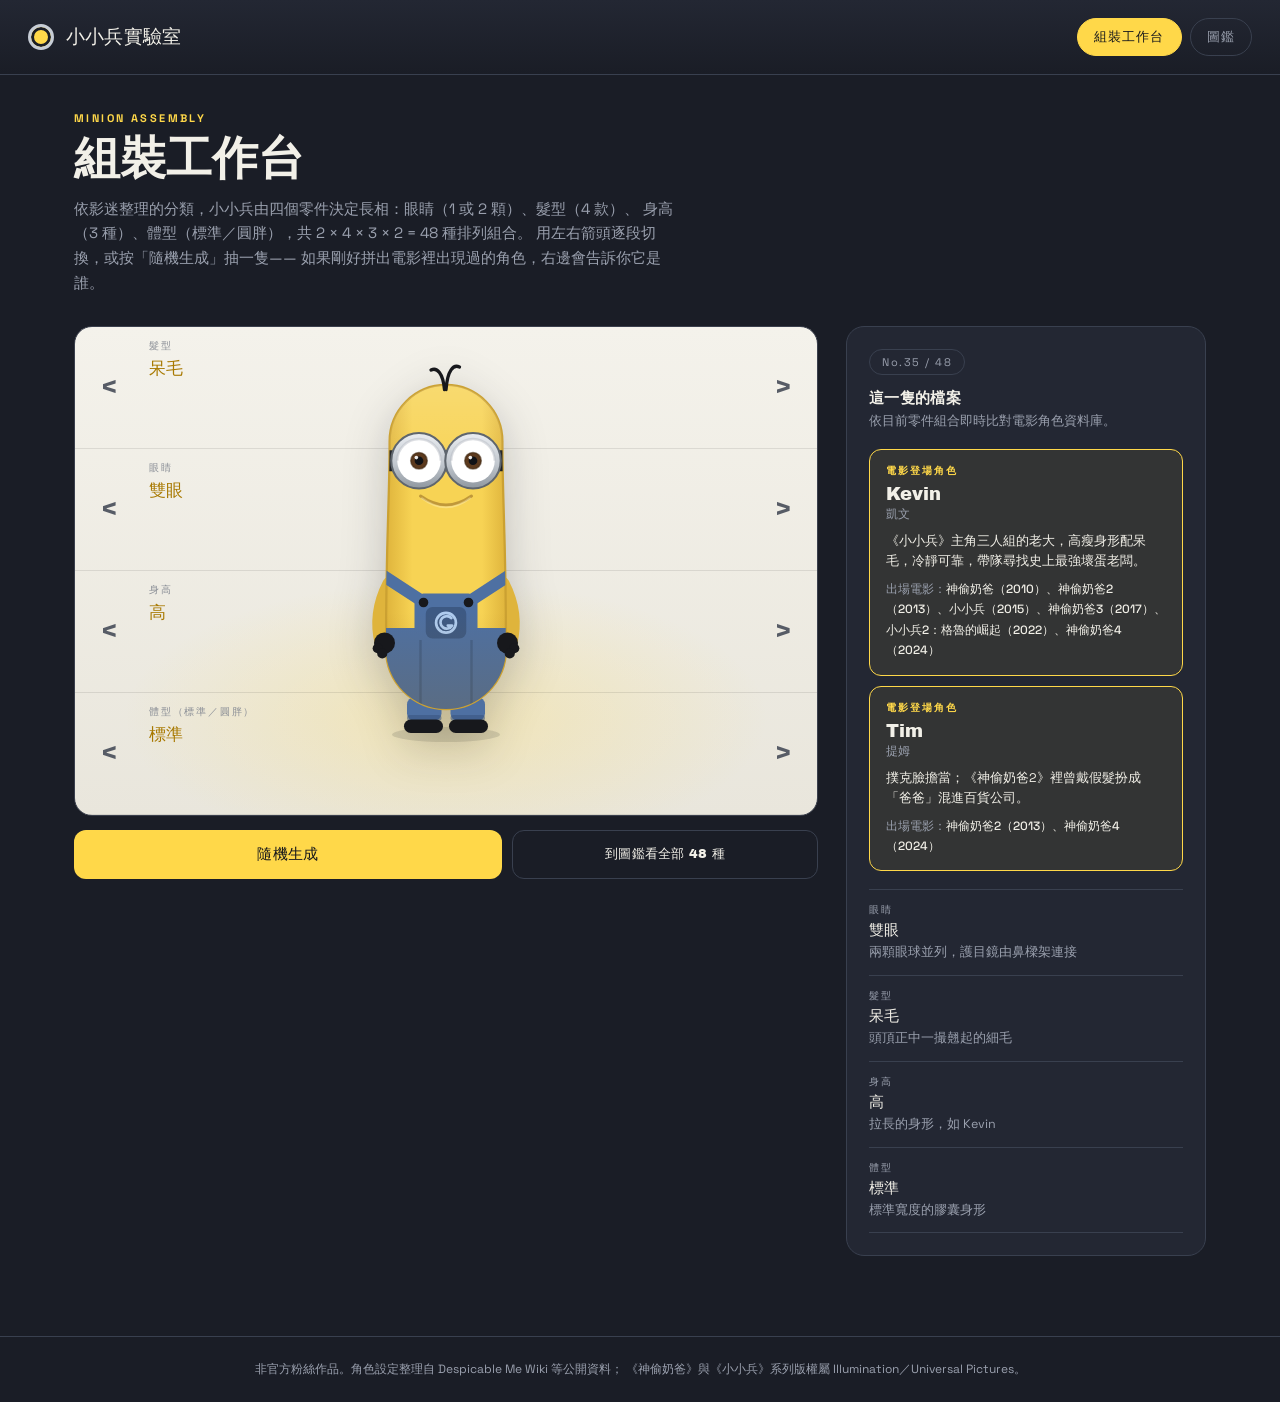
==== index.html @ c9254a70 "初始版本：小小兵組裝工作台與 48 種組合圖鑑 - SVG 程式繪製小小兵（比例與配色依電影劇照校正） - 四軸零件分類：2 眼型 × 4 髮型 × 3 身高 × 2 體型 = 48 種 - 15 位" ====
<!DOCTYPE html>
<html lang="zh-Hant">
<head>
  <meta charset="UTF-8">
  <meta name="viewport" content="width=device-width, initial-scale=1.0">
  <title>小小兵實驗室</title>
  <link rel="icon" href="data:image/svg+xml,<svg xmlns='http://www.w3.org/2000/svg' viewBox='0 0 100 100'><text y='.9em' font-size='90'>🍌</text></svg>">
  <link rel="stylesheet" href="css/style.css">
</head>
<body>
  <header class="topbar">
    <div class="brand"><span class="brand-dot"></span>小小兵實驗室</div>
    <nav class="nav">
      <a href="index.html" aria-current="page">組裝工作台</a>
      <a href="dex.html">圖鑑</a>
    </nav>
  </header>

  <main class="wrap">
    <p class="eyebrow">Minion Assembly</p>
    <h1>組裝工作台</h1>
    <p class="lede">
      依影迷整理的分類，小小兵由四個零件決定長相：眼睛（1 或 2 顆）、髮型（4 款）、
      身高（3 種）、體型（標準／圓胖），共 2 × 4 × 3 × 2 = 48 種排列組合。
      用左右箭頭逐段切換，或按「隨機生成」抽一隻——
      如果剛好拼出電影裡出現過的角色，右邊會告訴你它是誰。
    </p>

    <div class="builder">
      <div class="stage-col">
      <div class="stage" id="stage">
        <div class="slot">
          <button class="arrow" data-trait="hair" data-dir="-1" aria-label="上一種髮型">&lt;</button>
          <div>
            <span class="slot-label">髮型</span>
            <span class="slot-value" id="val-hair"></span>
          </div>
          <button class="arrow" data-trait="hair" data-dir="1" aria-label="下一種髮型">&gt;</button>
        </div>
        <div class="slot">
          <button class="arrow" data-trait="eyes" data-dir="-1" aria-label="上一種眼睛">&lt;</button>
          <div>
            <span class="slot-label">眼睛</span>
            <span class="slot-value" id="val-eyes"></span>
          </div>
          <button class="arrow" data-trait="eyes" data-dir="1" aria-label="下一種眼睛">&gt;</button>
        </div>
        <div class="slot">
          <button class="arrow" data-trait="height" data-dir="-1" aria-label="上一種身高">&lt;</button>
          <div>
            <span class="slot-label">身高</span>
            <span class="slot-value" id="val-height"></span>
          </div>
          <button class="arrow" data-trait="height" data-dir="1" aria-label="下一種身高">&gt;</button>
        </div>
        <div class="slot">
          <button class="arrow" data-trait="girth" data-dir="-1" aria-label="上一種體型">&lt;</button>
          <div>
            <span class="slot-label">體型（標準／圓胖）</span>
            <span class="slot-value" id="val-girth"></span>
          </div>
          <button class="arrow" data-trait="girth" data-dir="1" aria-label="下一種體型">&gt;</button>
        </div>
        <div class="minion-layer" id="minion-layer"></div>
      </div>
      <div class="stage-actions">
        <button class="btn" id="btn-random">隨機生成</button>
        <a class="btn btn-ghost" href="dex.html">到圖鑑看全部 48 種</a>
      </div>
      </div>

      <aside class="panel">
        <span class="idtag" id="combo-id"></span>
        <h2>這一隻的檔案</h2>
        <p class="sub">依目前零件組合即時比對電影角色資料庫。</p>
        <div id="match-area"></div>
        <div class="spec">
          <div class="spec-k">眼睛</div>
          <div class="spec-v" id="spec-eyes"></div>
          <div class="spec-d" id="spec-eyes-d"></div>
        </div>
        <div class="spec">
          <div class="spec-k">髮型</div>
          <div class="spec-v" id="spec-hair"></div>
          <div class="spec-d" id="spec-hair-d"></div>
        </div>
        <div class="spec">
          <div class="spec-k">身高</div>
          <div class="spec-v" id="spec-height"></div>
          <div class="spec-d" id="spec-height-d"></div>
        </div>
        <div class="spec">
          <div class="spec-k">體型</div>
          <div class="spec-v" id="spec-girth"></div>
          <div class="spec-d" id="spec-girth-d"></div>
        </div>
      </aside>
    </div>
  </main>

  <footer>
    非官方粉絲作品。角色設定整理自 Despicable Me Wiki 等公開資料；
    《神偷奶爸》與《小小兵》系列版權屬 Illumination／Universal Pictures。
  </footer>

  <script src="js/minion.js"></script>
  <script src="js/data.js"></script>
  <script src="js/app.js"></script>
</body>
</html>
---- css/style.css ----
@import url('https://fonts.googleapis.com/css2?family=Archivo+Black&family=Space+Grotesk:wght@400;500;700&display=swap');

:root {
  --skin: #FFD849;
  --skin-dim: #E8B92E;
  --denim: #2764CC;
  --denim-lt: #9FC4FF;
  --steel: #C7CDD6;
  --panel: #1A1D26;
  --panel-2: #232733;
  --panel-3: #2E3341;
  --ink: #F2F0E8;
  --ink-dim: #9AA0AE;
  --line: #39404F;
  --display: 'Archivo Black', system-ui, sans-serif;
  --body: 'Space Grotesk', system-ui, sans-serif;
}

* { box-sizing: border-box; }

body {
  margin: 0;
  background: var(--panel);
  color: var(--ink);
  font-family: var(--body);
  -webkit-font-smoothing: antialiased;
}

/* 頂部導覽 */
.topbar {
  display: flex;
  align-items: center;
  justify-content: space-between;
  gap: 16px;
  padding: 18px 28px;
  border-bottom: 1px solid var(--line);
  background: linear-gradient(180deg, var(--panel-2), var(--panel));
  position: sticky;
  top: 0;
  z-index: 20;
  flex-wrap: wrap;
}

.brand {
  display: flex;
  align-items: center;
  gap: 12px;
  font-family: var(--display);
  font-size: 19px;
  letter-spacing: .01em;
}

.brand-dot {
  width: 26px; height: 26px; border-radius: 50%;
  background: var(--skin);
  border: 3px solid var(--steel);
  box-shadow: inset 0 0 0 3px var(--panel);
  flex: none;
}

.nav { display: flex; gap: 8px; }

.nav a {
  color: var(--ink-dim);
  text-decoration: none;
  font-size: 13px;
  font-weight: 500;
  letter-spacing: .09em;
  text-transform: uppercase;
  padding: 9px 16px;
  border: 1px solid var(--line);
  border-radius: 999px;
  transition: .18s;
}

.nav a:hover { color: var(--ink); border-color: var(--steel); }
.nav a[aria-current="page"] { background: var(--skin); border-color: var(--skin); color: #17181C; }

.wrap { max-width: 1180px; margin: 0 auto; padding: 36px 24px 80px; }

.eyebrow {
  font-size: 11px; letter-spacing: .22em; text-transform: uppercase;
  color: var(--skin); font-weight: 700; margin: 0 0 10px;
}

h1 { font-family: var(--display); font-size: clamp(28px, 4.6vw, 46px); margin: 0 0 12px; line-height: 1.08; }
.lede { color: var(--ink-dim); max-width: 60ch; margin: 0 0 30px; line-height: 1.65; font-size: 15px; }

/* ===== 建構器 ===== */
.builder {
  display: grid;
  grid-template-columns: 1fr minmax(280px, 360px);
  gap: 28px;
  align-items: start;
}

.stage {
  position: relative;
  background:
    radial-gradient(ellipse 60% 42% at 50% 78%, rgba(255,216,73,.14), transparent 70%),
    var(--panel-2);
  border: 1px solid var(--line);
  border-radius: 18px;
  overflow: hidden;
}

/* 三段式切換列 */
.slot {
  display: grid;
  grid-template-columns: 68px 1fr 68px;
  align-items: center;
  min-height: 122px;
  border-bottom: 1px solid var(--line);
  position: relative;
}
.slot:last-child { border-bottom: 0; }

.arrow {
  appearance: none;
  background: transparent;
  border: 0;
  color: var(--ink);
  font-size: 30px;
  line-height: 1;
  cursor: pointer;
  height: 100%;
  transition: .15s;
  font-family: var(--body);
  font-weight: 700;
  z-index: 3;
}
.arrow:hover { background: rgba(255,216,73,.12); color: var(--skin); }
.arrow:focus-visible { outline: 2px solid var(--skin); outline-offset: -3px; }

.slot-label {
  position: absolute;
  left: 74px;
  top: 12px;
  font-size: 10px;
  letter-spacing: .18em;
  text-transform: uppercase;
  color: var(--ink-dim);
  z-index: 3;
  pointer-events: none;
}

.slot-value {
  position: absolute;
  left: 74px;
  top: 30px;
  font-family: var(--display);
  font-size: 17px;
  color: var(--skin);
  z-index: 3;
  pointer-events: none;
}

/* 小小兵疊在三段列上方 */
.minion-layer {
  position: absolute;
  inset: 0;
  display: grid;
  place-items: center;
  pointer-events: none;
  z-index: 2;
}

.minion-svg { width: min(300px, 62%); height: auto; display: block; }
.minion-layer .minion-svg { filter: drop-shadow(0 18px 30px rgba(0,0,0,.42)); transition: opacity .16s; }

/* 控制面板 */
.panel {
  background: var(--panel-2);
  border: 1px solid var(--line);
  border-radius: 18px;
  padding: 22px;
}

.panel h2 {
  font-family: var(--display);
  font-size: 15px;
  margin: 0 0 4px;
  letter-spacing: .02em;
}

.panel .sub { color: var(--ink-dim); font-size: 12.5px; margin: 0 0 18px; line-height: 1.55; }

.spec { border-top: 1px solid var(--line); padding: 13px 0; }
.spec:last-of-type { border-bottom: 1px solid var(--line); margin-bottom: 18px; }
.spec-k { font-size: 10px; letter-spacing: .17em; text-transform: uppercase; color: var(--ink-dim); }
.spec-v { font-family: var(--display); font-size: 15px; margin-top: 4px; }
.spec-d { font-size: 12.5px; color: var(--ink-dim); margin-top: 3px; line-height: 1.5; }

.btn {
  width: 100%;
  appearance: none;
  border: 0;
  border-radius: 12px;
  padding: 15px 18px;
  font-family: var(--display);
  font-size: 15px;
  cursor: pointer;
  background: var(--skin);
  color: #17181C;
  transition: .16s;
  letter-spacing: .02em;
}
.btn:hover { background: #FFE47A; transform: translateY(-1px); }
.btn:active { transform: translateY(0); }
.btn:focus-visible { outline: 3px solid var(--denim-lt); outline-offset: 2px; }

.btn-ghost {
  background: transparent;
  color: var(--ink);
  border: 1px solid var(--line);
  margin-top: 10px;
  font-size: 13px;
  padding: 12px;
}
.btn-ghost:hover { border-color: var(--steel); background: rgba(255,255,255,.04); transform: none; }

.idtag {
  display: inline-block;
  font-size: 11px;
  letter-spacing: .14em;
  color: var(--ink-dim);
  border: 1px solid var(--line);
  border-radius: 999px;
  padding: 5px 12px;
  margin-bottom: 14px;
}

/* 隨機時的抖動 */
@keyframes shuffle {
  0%, 100% { transform: translateY(0) rotate(0); }
  25% { transform: translateY(-9px) rotate(-3deg); }
  50% { transform: translateY(3px) rotate(2deg); }
  75% { transform: translateY(-5px) rotate(-1.5deg); }
}
.shuffling .minion-svg { animation: shuffle .42s ease-in-out; }

/* ===== 圖鑑 ===== */
.filters {
  display: flex;
  flex-wrap: wrap;
  gap: 8px;
  margin-bottom: 24px;
  align-items: center;
}

.filters .fgroup { display: flex; gap: 6px; align-items: center; }

.flabel {
  font-size: 10px; letter-spacing: .16em; text-transform: uppercase;
  color: var(--ink-dim); margin-right: 4px;
}

.chip {
  appearance: none;
  background: transparent;
  border: 1px solid var(--line);
  color: var(--ink-dim);
  border-radius: 999px;
  padding: 7px 14px;
  font-size: 12.5px;
  font-family: var(--body);
  cursor: pointer;
  transition: .15s;
}
.chip:hover { border-color: var(--steel); color: var(--ink); }
.chip[aria-pressed="true"] { background: var(--skin); border-color: var(--skin); color: #17181C; font-weight: 700; }
.chip:focus-visible { outline: 2px solid var(--denim-lt); outline-offset: 2px; }

.count { margin-left: auto; font-size: 12.5px; color: var(--ink-dim); }

.grid {
  display: grid;
  grid-template-columns: repeat(auto-fill, minmax(168px, 1fr));
  gap: 14px;
}

.card {
  background: var(--panel-2);
  border: 1px solid var(--line);
  border-radius: 14px;
  padding: 14px 12px 12px;
  text-align: center;
  cursor: pointer;
  transition: .18s;
  position: relative;
  font-family: var(--body);
  color: inherit;
  appearance: none;
  display: block;
  width: 100%;
}
.card:hover { border-color: var(--skin); transform: translateY(-3px); background: var(--panel-3); }
.card:focus-visible { outline: 2px solid var(--skin); outline-offset: 2px; }

.card .no {
  position: absolute; top: 9px; left: 11px;
  font-size: 10px; letter-spacing: .1em; color: var(--ink-dim);
}
.card .minion-svg { width: 100%; max-width: 118px; margin: 6px auto 8px; }
.card .cname { font-family: var(--display); font-size: 12.5px; margin-bottom: 3px; }
.card .cmeta { font-size: 11px; color: var(--ink-dim); letter-spacing: .04em; }

/* 詳情彈窗 */
.modal {
  position: fixed; inset: 0; z-index: 60;
  background: rgba(10,11,15,.78);
  display: grid; place-items: center;
  padding: 22px;
}
.modal[hidden] { display: none; }

.modal-box {
  background: var(--panel-2);
  border: 1px solid var(--line);
  border-radius: 20px;
  max-width: 560px;
  width: 100%;
  padding: 26px;
  display: grid;
  grid-template-columns: 190px 1fr;
  gap: 24px;
  align-items: center;
  position: relative;
}

.modal-close {
  position: absolute; top: 12px; right: 14px;
  background: transparent; border: 0; color: var(--ink-dim);
  font-size: 24px; cursor: pointer; line-height: 1; padding: 4px 8px;
}
.modal-close:hover { color: var(--ink); }

.modal-box .minion-svg { width: 100%; }
.modal h3 { font-family: var(--display); font-size: 22px; margin: 0 0 6px; }

.stat { display: flex; justify-content: space-between; gap: 12px; padding: 9px 0; border-bottom: 1px solid var(--line); font-size: 13px; }
.stat:last-child { border-bottom: 0; }
.stat span:first-child { color: var(--ink-dim); }
.stat span:last-child { font-weight: 700; }

footer {
  border-top: 1px solid var(--line);
  padding: 22px 28px;
  color: var(--ink-dim);
  font-size: 12px;
  text-align: center;
  line-height: 1.7;
}
footer a { color: var(--ink-dim); }

@media (max-width: 860px) {
  .builder { grid-template-columns: 1fr; }
  .minion-svg { width: min(230px, 54%); }
  .modal-box { grid-template-columns: 1fr; text-align: center; }
  .modal-box .minion-svg { max-width: 160px; margin: 0 auto; }
}

@media (prefers-reduced-motion: reduce) {
  * { animation: none !important; transition: none !important; }
  .card:hover, .btn:hover { transform: none; }
}

/* ===== 具名角色強調 ===== */
.match {
  border: 1px solid var(--skin);
  background: rgba(255,216,73,.07);
  border-radius: 12px;
  padding: 14px 16px;
  margin-bottom: 18px;
}
.match .mtag {
  font-size: 10px; letter-spacing: .2em; text-transform: uppercase;
  color: var(--skin); font-weight: 700; margin-bottom: 6px;
}
.match .mname { font-family: var(--display); font-size: 18px; margin-bottom: 2px; }
.match .mzh { font-size: 12px; color: var(--ink-dim); margin-bottom: 8px; }
.match .mnote { font-size: 12.5px; line-height: 1.6; margin-bottom: 8px; }
.match .mfilms { font-size: 12px; color: var(--ink-dim); line-height: 1.7; }
.match .mfilms b { color: var(--ink); font-weight: 500; }
.match + .match { margin-top: -8px; }

.match-none {
  border: 1px dashed var(--line);
  border-radius: 12px;
  padding: 14px 16px;
  margin-bottom: 18px;
  font-size: 12.5px;
  color: var(--ink-dim);
  line-height: 1.6;
}

.card.named { border-color: rgba(255,216,73,.5); }
.card.named:hover { border-color: var(--skin); }
.card .badge {
  position: absolute; top: 8px; right: 10px;
  font-size: 10px; letter-spacing: .08em;
  color: #17181C; background: var(--skin);
  border-radius: 999px; padding: 3px 8px; font-weight: 700;
}
.card .cfilm { font-size: 10.5px; color: var(--ink-dim); margin-top: 3px; line-height: 1.5; }

/* ===== 淺色展示區（標本櫃）：讓黑色頭髮、手套、靴子讀得出來 ===== */
.stage {
  background:
    radial-gradient(ellipse 62% 40% at 50% 80%, rgba(255,216,73,.28), transparent 70%),
    linear-gradient(180deg, #F4F2EB, #E9E6DC);
  border-color: #3A3F4C;
}
.slot { border-bottom: 1px solid rgba(23,24,28,.10); }
.arrow { color: #575C66; }
.arrow:hover { background: rgba(255,216,73,.45); color: #17181C; }
.arrow:focus-visible { outline-color: #A87900; }
.slot-label { color: #8A8E96; }
.slot-value { color: #A87900; }
.minion-layer .minion-svg { filter: drop-shadow(0 14px 22px rgba(23,24,28,.22)); }

.card .minion-svg {
  background: linear-gradient(180deg, #F4F2EB, #E9E6DC);
  border-radius: 10px;
  padding: 8px 4px;
}
#modal-figure .minion-svg {
  background: linear-gradient(180deg, #F4F2EB, #E9E6DC);
  border-radius: 14px;
  padding: 12px 6px;
}


/* ===== 舞台下方固定按鈕列 ===== */
.stage-actions { display: flex; gap: 10px; margin-top: 14px; }
.stage-actions .btn { flex: 1.4; width: auto; }
.stage-actions .btn-ghost {
  flex: 1;
  margin-top: 0;
  display: flex;
  align-items: center;
  justify-content: center;
  text-decoration: none;
  text-align: center;
}
.spec:last-of-type { margin-bottom: 0; }


/* ===== 圖鑑卡片等高對齊 ===== */
.card { display: flex; flex-direction: column; align-items: center; }
.card .minion-svg {
  width: auto;
  height: 172px;
  max-width: none;
  flex: none;
  margin: 6px auto 8px;
}
.card .cinfo {
  min-height: 66px;
  display: flex;
  flex-direction: column;
  gap: 3px;
  align-items: center;
}
.card .cfilm {
  margin-top: 0;
  display: -webkit-box;
  -webkit-line-clamp: 2;
  -webkit-box-orient: vertical;
  overflow: hidden;
}
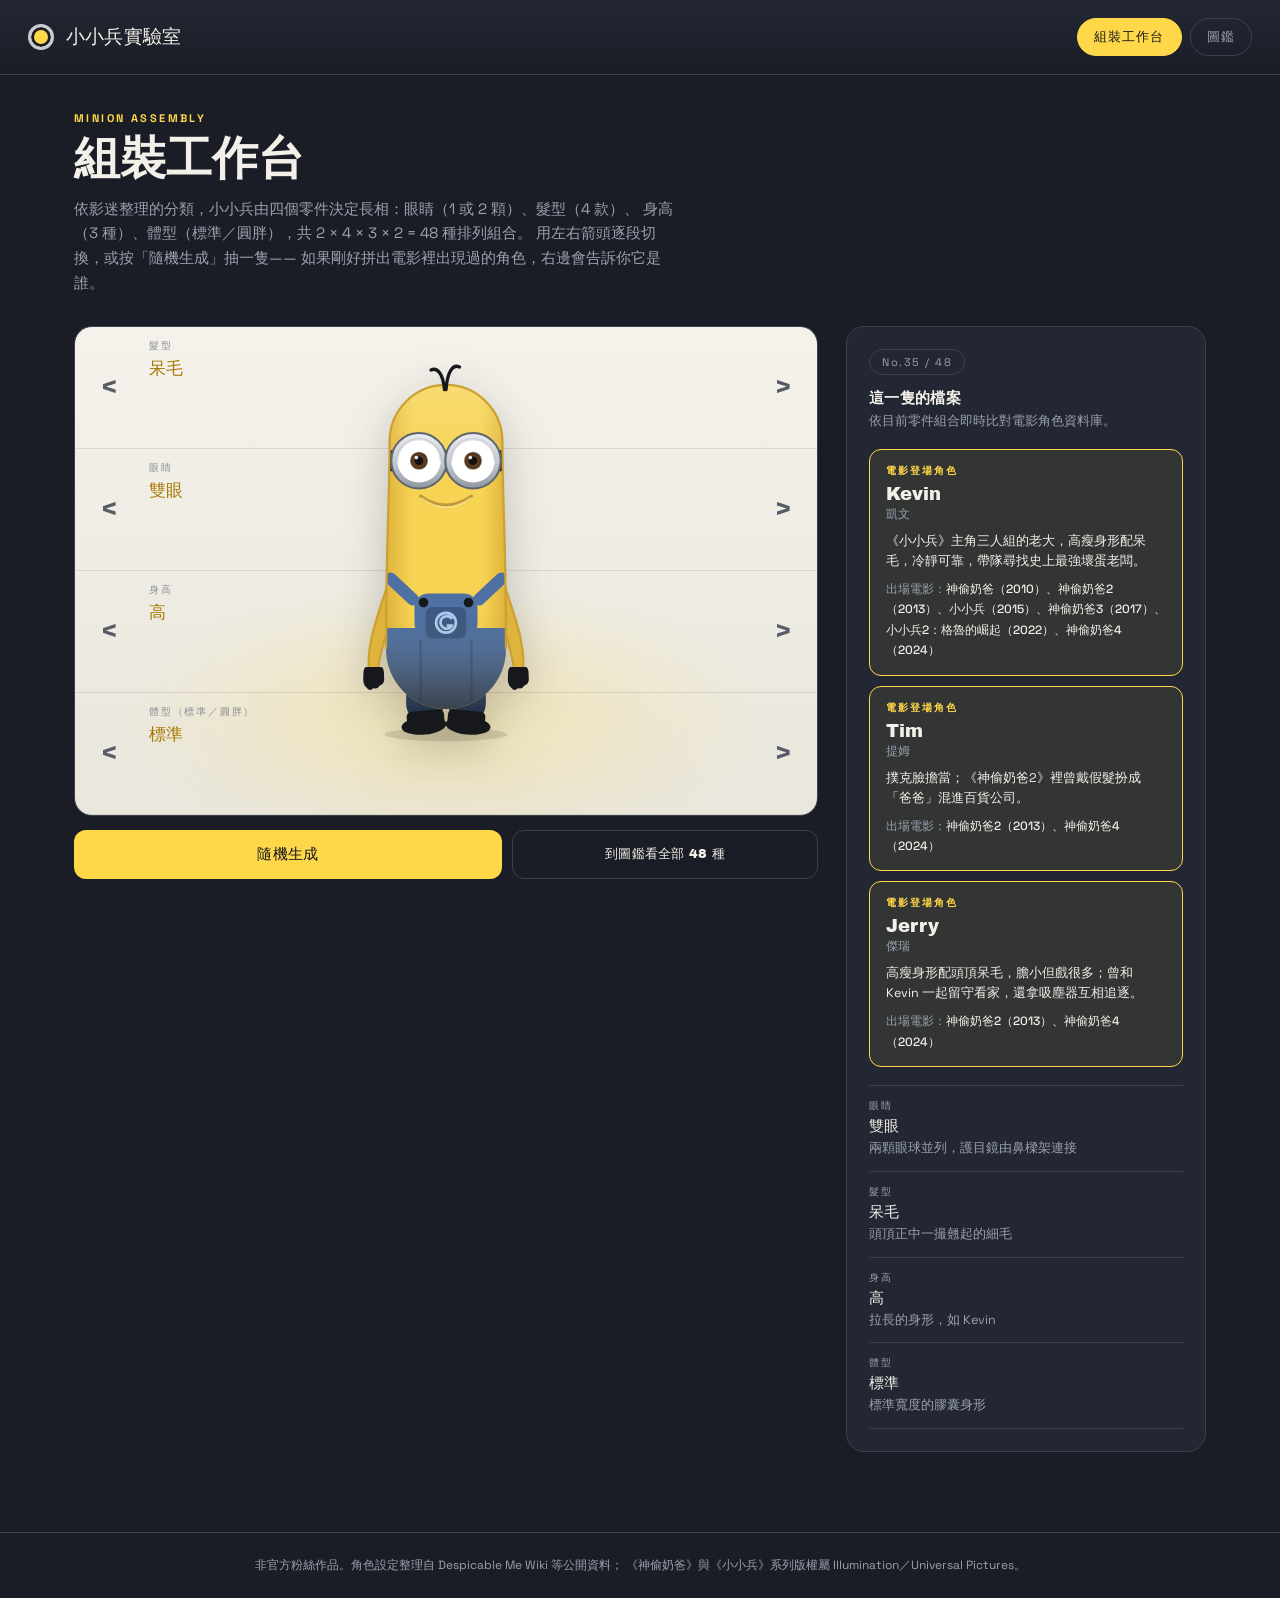
==== commit 24ac0dd0: "改用燒瓶造型 favicon 取代香蕉 emoji 站台圖示改為實驗室燒瓶結合小小兵：上黃下藍分層對應吊帶褲， 中央單眼護目鏡兼作液面，呼應「小小兵實驗室」站名。 同時補上 apple-touch-i" ====
--- a/index.html
+++ b/index.html
@@ -3,8 +3,71 @@
 <head>
   <meta charset="UTF-8">
   <meta name="viewport" content="width=device-width, initial-scale=1.0">
-  <title>小小兵實驗室</title>
-  <link rel="icon" href="data:image/svg+xml,<svg xmlns='http://www.w3.org/2000/svg' viewBox='0 0 100 100'><text y='.9em' font-size='90'>🍌</text></svg>">
+  <title>小小兵實驗室｜48 種組合產生器</title>
+  <meta name="description" content="用髮型、眼睛、身高、體型四段零件即時組裝小小兵，拼出電影角色會顯示名字與出場作品。純前端 SVG 繪製，共 48 種排列組合。">
+  <link rel="canonical" href="https://minions-guide-74f86.web.app/">
+
+  <meta property="og:type" content="website">
+  <meta property="og:site_name" content="小小兵實驗室">
+  <meta property="og:locale" content="zh_TW">
+  <meta property="og:url" content="https://minions-guide-74f86.web.app/">
+  <meta property="og:title" content="小小兵實驗室｜48 種排列組合產生器">
+  <meta property="og:description" content="用髮型、眼睛、身高、體型四段零件即時組裝小小兵，拼出電影角色會顯示名字與出場作品。純前端 SVG 繪製，共 48 種排列組合。">
+  <meta property="og:image" content="https://minions-guide-74f86.web.app/og-image.png">
+  <meta property="og:image:width" content="1200">
+  <meta property="og:image:height" content="630">
+  <meta property="og:image:alt" content="三隻小小兵站在淺色展示台上：高瘦雙眼、單眼中等身高、矮小異色瞳">
+
+  <meta name="twitter:card" content="summary_large_image">
+  <meta name="twitter:title" content="小小兵實驗室｜48 種排列組合產生器">
+  <meta name="twitter:description" content="用髮型、眼睛、身高、體型四段零件即時組裝小小兵，拼出電影角色會顯示名字與出場作品。純前端 SVG 繪製，共 48 種排列組合。">
+  <meta name="twitter:image" content="https://minions-guide-74f86.web.app/og-image.png">
+
+  <link rel="icon" href="/favicon.svg" type="image/svg+xml">
+  <link rel="apple-touch-icon" href="/apple-touch-icon.png">
+  <!-- Google Analytics (GA4) -->
+  <script async src="https://www.googletagmanager.com/gtag/js?id=G-FKX9XWTTRR"></script>
+  <script>
+    window.dataLayer = window.dataLayer || [];
+    function gtag(){dataLayer.push(arguments);}
+    gtag('js', new Date());
+    gtag('config', 'G-FKX9XWTTRR');
+  </script>
+  <script type="application/ld+json">
+{
+  "@context": "https://schema.org",
+  "@graph": [
+    {
+      "@type": "WebSite",
+      "@id": "https://minions-guide-74f86.web.app/#website",
+      "url": "https://minions-guide-74f86.web.app/",
+      "name": "小小兵實驗室",
+      "description": "小小兵圖鑑與排列組合產生器，純前端 SVG 繪製。",
+      "inLanguage": "zh-Hant-TW"
+    },
+    {
+      "@type": "WebApplication",
+      "@id": "https://minions-guide-74f86.web.app/#app",
+      "name": "小小兵組裝工作台",
+      "url": "https://minions-guide-74f86.web.app/",
+      "applicationCategory": "EntertainmentApplication",
+      "operatingSystem": "Any",
+      "browserRequirements": "需支援 SVG 的現代瀏覽器",
+      "inLanguage": "zh-Hant-TW",
+      "isPartOf": {
+        "@id": "https://minions-guide-74f86.web.app/#website"
+      },
+      "description": "以髮型、眼睛、身高、體型四段零件即時組裝小小兵，共 48 種排列組合；拼出電影角色時顯示名字與出場作品。",
+      "offers": {
+        "@type": "Offer",
+        "price": "0",
+        "priceCurrency": "TWD"
+      },
+      "screenshot": "https://minions-guide-74f86.web.app/og-image.png"
+    }
+  ]
+}
+  </script>
   <link rel="stylesheet" href="css/style.css">
 </head>
 <body>
@@ -105,6 +168,7 @@
 
   <script src="js/minion.js"></script>
   <script src="js/data.js"></script>
+  <script src="js/analytics.js"></script>
   <script src="js/app.js"></script>
 </body>
 </html>
